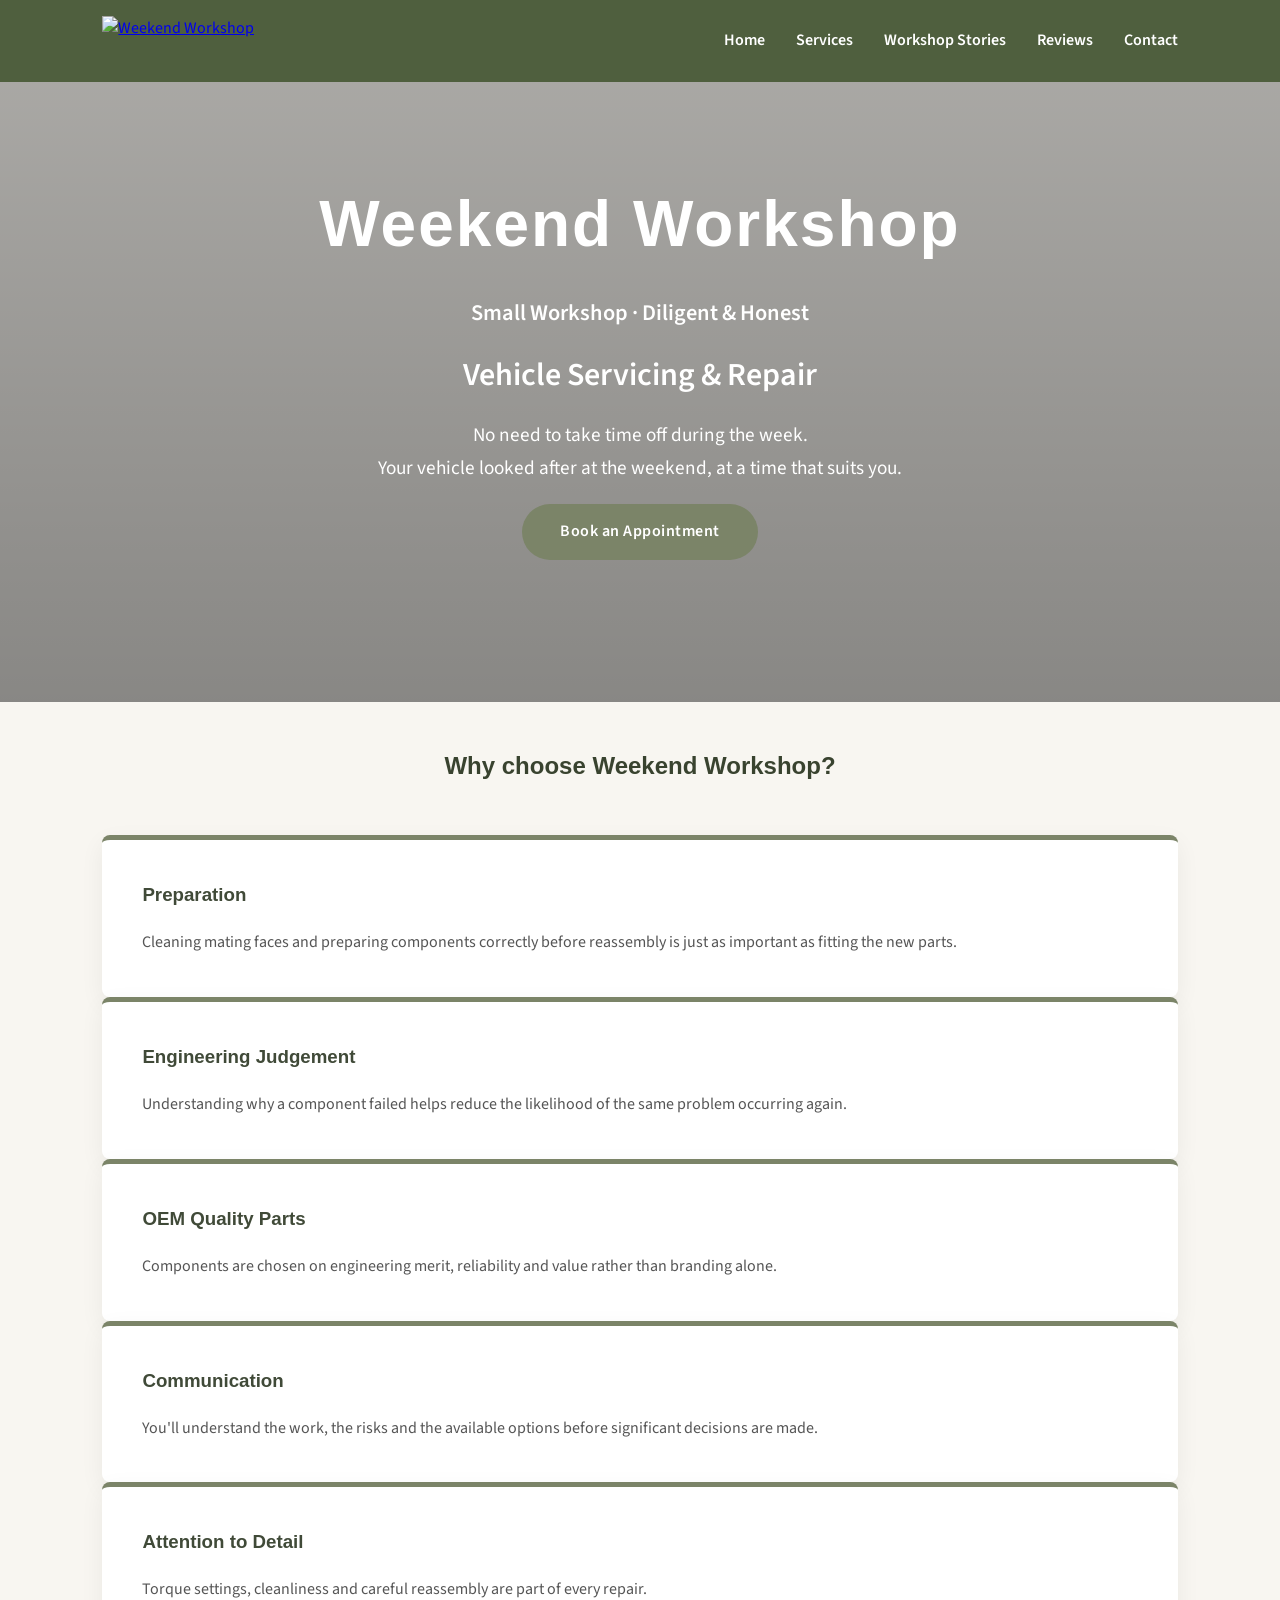
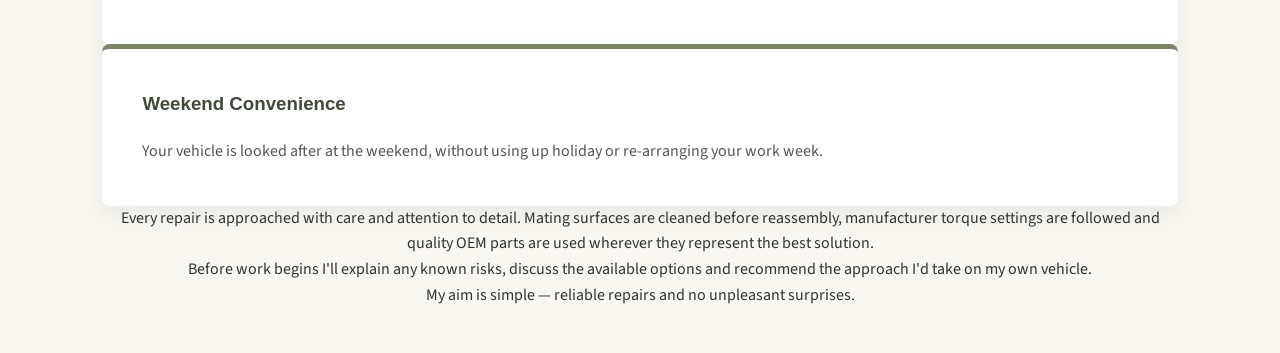
==== index.html @ fb018037 "Initial commit" ====
<!DOCTYPE html>
<html lang="en">
<head>
    <meta charset="UTF-8">
    <meta name="viewport" content="width=device-width, initial-scale=1.0">

    <title>Weekend Workshop | Vehicle Servicing & Repair</title>

    <meta name="description" content="Weekend vehicle servicing and repair. Diligent workmanship, honest advice and the convenience of weekend appointments.">

    <link rel="stylesheet" href="style.css">

    <link rel="preconnect" href="https://fonts.googleapis.com">
    <link rel="preconnect" href="https://fonts.gstatic.com" crossorigin>

    <link href="https://fonts.googleapis.com/css2?family=Merriweather:wght@700&family=Source+Sans+3:wght@300;400;600&display=swap" rel="stylesheet">
</head>

<body>

<header>

  <div class="logo">
    <a href="index.html">
        <img src="images/wwspanner.png"
             alt="Weekend Workshop"
             class="logo-image">
    </a>
</div>

    <nav>
        <a href="index.html">Home</a>
        <a href="services.html">Services</a>
        <a href="gallery.html">Workshop Stories</a>
        <a href="reviews.html">Reviews</a>
        <a href="contact.html">Contact</a>
    </nav>

</header>

<section class="hero">

    <div class="hero-content">

        <div class="hero-title">
            <h1>Weekend Workshop</h1>
            <p class="hero-subtitle">
                Small Workshop · Diligent & Honest
            </p>
        </div>

        <div class="hero-service">
            <h2>Vehicle Servicing &amp; Repair</h2>
        </div>

        <div class="hero-message">
            <p>
                No need to take time off during the week.<br>
                Your vehicle looked after at the weekend,
                at a time that suits you.
            </p>
        </div>

        <div class="hero-action">
            <a href="contact.html" class="cta-button">
                Book an Appointment
            </a>
        </div>

    </div>

</section>

<section class="features">

    <h2>Why choose Weekend Workshop?</h2>

    <div class="feature">

    <h3>Preparation</h3>

    <p>
        Cleaning mating faces and preparing components
        correctly before reassembly is just as important
        as fitting the new parts.
    </p>

</div>

<div class="feature">

    <h3>Engineering Judgement</h3>

    <p>
        Understanding why a component failed helps reduce
        the likelihood of the same problem occurring again.
    </p>

</div>

<div class="feature">

    <h3>OEM Quality Parts</h3>

    <p>
        Components are chosen on engineering merit,
        reliability and value rather than branding alone.
    </p>

</div>

<div class="feature">

    <h3>Communication</h3>

    <p>
        You'll understand the work, the risks and the
        available options before significant decisions
        are made.
    </p>

</div>

<div class="feature">

    <h3>Attention to Detail</h3>

    <p>
        Torque settings, cleanliness and careful
        reassembly are part of every repair.
    </p>

</div>

<div class="feature">

    <h3>Weekend Convenience</h3>

    <p>
        Your vehicle is looked after at the weekend,
        without using up holiday or re-arranging
        your work week.
    </p>

</div>
    </div>
 </p>

        <p>
            Every repair is approached with care and attention to detail.
            Mating surfaces are cleaned before reassembly, manufacturer
            torque settings are followed and quality OEM parts are used
            wherever they represent the best solution.
        </p>

        <p>
            Before work begins I'll explain any known risks, discuss the
            available options and recommend the approach I'd take on my
            own vehicle.
        </p>

        <p>My aim is simple — reliable repairs and no
            unpleasant surprises.</p>

    </div>

</section>

</body>
</html>
---- style.css ----
/* RESET */

* {
    margin: 0;
    padding: 0;
    box-sizing: border-box;
}

body {
    font-family: 'Source Sans 3', sans-serif;
    color: #333;
    background: #f8f6f1;
    line-height: 1.6;
}

/* HEADER */

header {
    position: fixed;
    top: 0;
    left: 0;
    width: 100%;

    background: rgb(79, 95, 62);

    display: flex;
    justify-content: space-between;
    align-items: center;

    height: 82px;
    padding: 0 8%;
    z-index: 1000;
}

.logo {
    display: flex;
    align-items: center;
}

.logo-image {
    height: 50px;
    width: auto;
    display: block;
}

nav a {
    color: white;
    text-decoration: none;
    margin-left: 28px;
    font-weight: 600;
    transition: 0.25s;
}

nav a:hover {
    color: #d4b26a;
}

/* HERO */

.hero {
    min-height: 78vh;

    background:
        linear-gradient(rgba(0,0,0,.30), rgba(0,0,0,.45)),
        url("images/CylHead.jpeg");

    background-size: cover;
    background-position: center 14%;

    display: flex;
    justify-content: center;
    align-items: center;

    text-align: center;
    color: white;

    padding: 30px;
}

.hero-content {
    max-width: 700px;
    width: 100%;
    transform: translateY(25px);
}

.hero-title {
    margin-bottom: 18px;
}

.hero-title h1 {
    margin: 0 0 0 0;
    font-family: 'Montserrat', sans-serif;
    font-size: 4rem;
     line-height: 1;
    letter-spacing: 2px;
}

.hero-subtitle {
    margin: 40px 0 0 0;
    font-size: 1.4rem;
    font-weight: 600;
    color: #ffffff;
}

.hero-service {
    margin-bottom: 18px;
}

.hero-service h2 {
    margin: 0;
    font-size: 2rem;
    font-weight: 600;
}

.hero-message {
    margin-bottom: 20px;
}

.hero-message p {
    margin: 0;
    font-size: 1.2rem;
    line-height: 1.7;
}

/* CALL TO ACTION BUTTON */

.cta-button {
    display: inline-block;

    padding: 15px 38px;

    background: #7b8468;
    color: white;

    text-decoration: none;
    border-radius: 40px;

    font-weight: 600;
    letter-spacing: .5px;

    transition: 0.25s;
}

.cta-button:hover {
    background: #59624c;
    transform: translateY(-2px);
}

/* FEATURES */

.features {
    padding: 45px 8%;
    background: #f8f6f1;
    text-align: center;
}

.features h2 {
    font-family: 'Montserrat', sans-serif;
    margin-bottom: 50px;
    color: #39432f;
}

.feature-grid {
    display: grid;
    grid-template-columns: repeat(auto-fit, minmax(220px, 1fr));
    gap: 25px;
}

.feature {
    background: white;
    padding: 40px;

    border-top: 5px solid #7b8468;
    border-radius: 8px;

    box-shadow: 0 8px 24px rgba(0,0,0,.06);

    text-align: left;
    transition: 0.25s;
}

.feature:hover {
    transform: translateY(-6px);
}

.feature h3 {
    font-family: 'Montserrat', sans-serif;
    color: #404a38;
    margin-bottom: 18px;
}

.feature p {
    line-height: 1.8;
    color: #555;
}

/* ABOUT */

.about {
    background: white;
    padding: 90px 10%;
}

.about-text {
    max-width: 850px;
    margin: auto;
}

.about h2 {
    font-family: 'Montserrat', sans-serif;
    color: #39432f;
    margin-bottom: 35px;
    text-align: center;
}

.about p {
    margin-bottom: 22px;
    font-size: 1.15rem;
    line-height: 1.9;
}

/* MOBILE */

@media (max-width: 900px) {

    header {
        flex-direction: column;
        padding: 15px;
    }

    nav {
        margin-top: 15px;
    }

    nav a {
        margin: 0 10px;
    }

    .hero {
        min-height: 75vh;
    }

    .hero-content {
        transform: translateY(40px);
    }

    .hero-title h1 {
        font-size: 2.8rem;
    }

    .hero-subtitle {
        font-size: 1.2rem;
    }

    .hero-service h2 {
        font-size: 1.5rem;
    }

    .hero-message p {
        font-size: 1.05rem;
    }
}
/* GALLERY */

.page-content {
    padding-top: 110px;
}

.gallery-intro {
    padding: 70px 8% 45px;
    text-align: center;
}

.gallery-intro h1 {
    font-family: 'Montserrat', sans-serif;
    color: #39432f;
    margin-bottom: 18px;
}

.gallery-intro p {
    max-width: 650px;
    margin: 0 auto;
    font-size: 1.15rem;
}

.gallery-grid {
    display: grid;
    grid-template-columns: repeat(auto-fit, minmax(280px, 1fr));
    gap: 32px;
    padding: 0 8% 90px;
}

.gallery-card {
    background: white;
    border-radius: 8px;
    overflow: hidden;
    box-shadow: 0 8px 24px rgba(0,0,0,.06);
}

.gallery-card img {
    width: 100%;
    height: 240px;
    object-fit: cover;
    display: block;
}

.gallery-card h2 {
    font-family: 'Montserrat', sans-serif;
    color: #404a38;
    padding: 24px 24px 10px;
}

.gallery-card p {
    padding: 0 24px 28px;
    color: #555;
}
.project-photo {
    position: relative;
    overflow: hidden;
    border-radius: 6px;
}

.project-photo img {
    display: block;
    width: 100%;
}

.project-images {
    display: grid;
    grid-template-columns: repeat(4, 1fr);
    gap: 8px;
}

.project-photo {
    position: relative;
    overflow: hidden;
    border-radius: 6px;
    aspect-ratio: 4 / 3;
    background: #f8f6f1;
}

.project-photo img {
    width: 100%;
    height: 100%;
    object-fit: cover;
    display: block;
}

.project-photo figcaption {
    position: absolute;
    left: 0;
    right: 0;
    bottom: 0;

    padding: 28px 12px 10px;

    background: linear-gradient(
        transparent,
        rgba(0,0,0,0.72)
    );

    color: white;
    font-size: 0.85rem;
    font-weight: 600;
    line-height: 1.35;
}
.project-story {
    grid-column: 1 / -1;
}
.project-intro {
    max-width: 900px;
    margin: 6px 0 6px;
    font-size: 1.05rem;
    line-height: 1.7;
    color: #555;
}
.ww-tip {
    margin-top: 24px;
    padding-top: 16px;
    border-top: 2px solid #d4b26a;
}
.ww-tip p {
    font-style: italic;
}
.ww-tip-title {
    color: #39432f;
    font-weight: 700;
    font-family: 'Montserrat', sans-serif;
    margin-bottom: 8px;
}
/* CONTACT */

.contact-section {
    padding: 70px 8% 90px;
    max-width: 850px;
    margin: 0 auto;
}

.contact-section h1 {
    font-family: 'Montserrat', sans-serif;
    color: #39432f;
    margin-bottom: 18px;
    text-align: center;
}

.contact-section > p {
    text-align: center;
    font-size: 1.15rem;
    margin-bottom: 36px;
}

.contact-card {
    background: white;
    padding: 36px;
    border-radius: 8px;
    box-shadow: 0 8px 24px rgba(0,0,0,.06);
}

.contact-card h2 {
    font-family: 'Montserrat', sans-serif;
    color: #404a38;
    margin-bottom: 22px;
}

.contact-card a {
    color: #39432f;
    font-weight: 600;
}

.contact-note {
    margin-top: 24px;
    color: #555;
}
/* SERVICES & REVIEWS */

.page-intro {
    max-width: 700px;
    margin: 0 auto 45px;
    text-align: center;
    font-size: 1.15rem;
}

.services,
.reviews {
    padding: 70px 8% 90px;
}

.services h1,
.reviews h1 {
    text-align: center;
    color: #39432f;
    margin-bottom: 20px;
    font-family: 'Montserrat', sans-serif;
}

.review-card {
    max-width: 750px;
    margin: 30px auto;
    padding: 30px;
    background: white;
    border-left: 5px solid #7b8468;
    border-radius: 8px;
    box-shadow: 0 8px 24px rgba(0,0,0,.06);
}

.review-card h4 {
    margin-top: 18px;
    color: #666;
    font-size: 0.95rem;
    font-weight: 600;
}
.review-card p {
    font-style: italic;}
    
.review-vehicle {
    margin-top: 4px;
    font-size: 0.95rem;
    font-style: italic;
    color: #666;
}
.video-section {
    margin-top: 40px;
}

.video-section iframe {
    display: block;
    width: 100%;
    max-width: 360px;
    aspect-ratio: 9 / 16;
    margin: 25px auto;
    border: none;
    border-radius: 8px;
}
.video-card {
    background: #f4f4f4;
    border-radius: 8px;
    text-decoration: none;
    color: #39432f;

    display: flex;
    flex-direction: column;
    justify-content: center;
    align-items: center;

    min-height: 220px;

    transition: 0.25s ease;
}

.video-card:hover {
    background: #e9ece5;
    transform: translateY(-3px);
}

.play-icon {
    font-size: 3rem;
    margin-bottom: 10px;
}

.video-card h4 {
    margin: 0;
    font-family: 'Montserrat', sans-serif;
}

.video-card p {
    margin-top: 8px;
    text-align: center;
    font-style: italic;
}
.video-thumbnail {
    display: block;
    position: relative;
}

.youtube-play {
    position: absolute;
    top: 50%;
    left: 50%;
    transform: translate(-50%, -50%);

    width: 74px;
    height: 52px;
    border-radius: 14px;

    background: #ff0000;
    color: white;

    display: flex;
    align-items: center;
    justify-content: center;

    font-size: 2rem;
    line-height: 1;
}
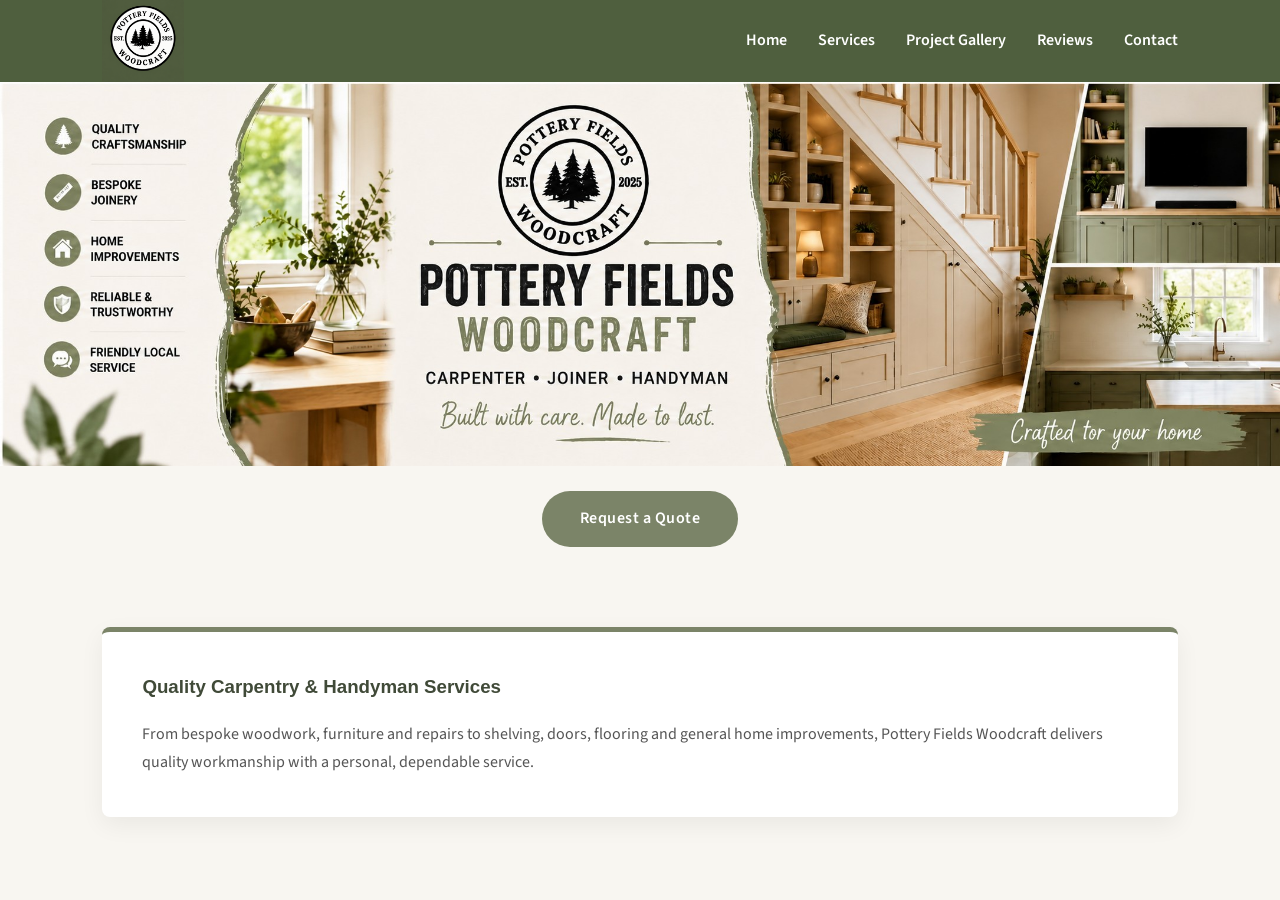
==== commit 1354f171: "Initial PF Woodcraft website Content based on WW" ====
--- a/index.html
+++ b/index.html
@@ -4,9 +4,9 @@
     <meta charset="UTF-8">
     <meta name="viewport" content="width=device-width, initial-scale=1.0">
 
-    <title>Weekend Workshop | Vehicle Servicing & Repair</title>
+    <title>Pottery Fields Woodcraft | All Carpentry and Joinery</title>
 
-    <meta name="description" content="Weekend vehicle servicing and repair. Diligent workmanship, honest advice and the convenience of weekend appointments.">
+    <meta name="description" content="Pottery Fields Woodcraft.  High quality joinery and woodwork projects.">
 
     <link rel="stylesheet" href="style.css">
 
@@ -22,8 +22,8 @@
 
   <div class="logo">
     <a href="index.html">
-        <img src="images/wwspanner.png"
-             alt="Weekend Workshop"
+        <img src="images/pflogo.png"
+             alt="Pottery Fields Woodcraft"
              class="logo-image">
     </a>
 </div>
@@ -31,7 +31,7 @@
     <nav>
         <a href="index.html">Home</a>
         <a href="services.html">Services</a>
-        <a href="gallery.html">Workshop Stories</a>
+        <a href="gallery.html">Project Gallery</a>
         <a href="reviews.html">Reviews</a>
         <a href="contact.html">Contact</a>
     </nav>
@@ -39,130 +39,31 @@
 </header>
 
 <section class="hero">
+   
 
-    <div class="hero-content">
+</section>
 
-        <div class="hero-title">
-            <h1>Weekend Workshop</h1>
-            <p class="hero-subtitle">
-                Small Workshop · Diligent & Honest
-            </p>
-        </div>
-
-        <div class="hero-service">
-            <h2>Vehicle Servicing &amp; Repair</h2>
-        </div>
-
-        <div class="hero-message">
-            <p>
-                No need to take time off during the week.<br>
-                Your vehicle looked after at the weekend,
-                at a time that suits you.
-            </p>
-        </div>
-
-        <div class="hero-action">
-            <a href="contact.html" class="cta-button">
-                Book an Appointment
-            </a>
-        </div>
-
-    </div>
-
+<section class="cta-section">
+    <a href="contact.html" class="cta-button">
+        Request a Quote
+    </a>
 </section>
 
 <section class="features">
 
-    <h2>Why choose Weekend Workshop?</h2>
+<div class="feature">
 
-    <div class="feature">
-
-    <h3>Preparation</h3>
+    <h3>Quality Carpentry &amp; Handyman Services</h3>
 
     <p>
-        Cleaning mating faces and preparing components
-        correctly before reassembly is just as important
-        as fitting the new parts.
+        From bespoke woodwork, furniture and repairs to
+        shelving, doors, flooring and general home 
+        improvements, Pottery Fields Woodcraft delivers 
+        quality workmanship with a personal, 
+        dependable service.
     </p>
 
 </div>
-
-<div class="feature">
-
-    <h3>Engineering Judgement</h3>
-
-    <p>
-        Understanding why a component failed helps reduce
-        the likelihood of the same problem occurring again.
-    </p>
-
-</div>
-
-<div class="feature">
-
-    <h3>OEM Quality Parts</h3>
-
-    <p>
-        Components are chosen on engineering merit,
-        reliability and value rather than branding alone.
-    </p>
-
-</div>
-
-<div class="feature">
-
-    <h3>Communication</h3>
-
-    <p>
-        You'll understand the work, the risks and the
-        available options before significant decisions
-        are made.
-    </p>
-
-</div>
-
-<div class="feature">
-
-    <h3>Attention to Detail</h3>
-
-    <p>
-        Torque settings, cleanliness and careful
-        reassembly are part of every repair.
-    </p>
-
-</div>
-
-<div class="feature">
-
-    <h3>Weekend Convenience</h3>
-
-    <p>
-        Your vehicle is looked after at the weekend,
-        without using up holiday or re-arranging
-        your work week.
-    </p>
-
-</div>
-    </div>
- </p>
-
-        <p>
-            Every repair is approached with care and attention to detail.
-            Mating surfaces are cleaned before reassembly, manufacturer
-            torque settings are followed and quality OEM parts are used
-            wherever they represent the best solution.
-        </p>
-
-        <p>
-            Before work begins I'll explain any known risks, discuss the
-            available options and recommend the approach I'd take on my
-            own vehicle.
-        </p>
-
-        <p>My aim is simple — reliable repairs and no
-            unpleasant surprises.</p>
-
-    </div>
 
 </section>
 
--- a/style.css
+++ b/style.css
@@ -38,7 +38,7 @@
 }
 
 .logo-image {
-    height: 50px;
+    height: 82px;
     width: auto;
     display: block;
 }
@@ -58,15 +58,13 @@
 /* HERO */
 
 .hero {
-    min-height: 78vh;
-
-    background:
-        linear-gradient(rgba(0,0,0,.30), rgba(0,0,0,.45)),
-        url("images/CylHead.jpeg");
-
-    background-size: cover;
-    background-position: center 14%;
-
+    margin-top: 82px;
+    background: url("images/CylHead.jpeg");
+    background-size: 100% auto;
+    background-repeat: no-repeat;
+    background-position: center top;
+    min-height: 0;
+    height: 30vw;
     display: flex;
     justify-content: center;
     align-items: center;
@@ -74,7 +72,7 @@
     text-align: center;
     color: white;
 
-    padding: 30px;
+    padding: 3px;
 }
 
 .hero-content {
@@ -125,6 +123,11 @@
 /* CALL TO ACTION BUTTON */
 
 .cta-button {
+
+    padding-top: 30px;
+
+    text-align: center;
+
     display: inline-block;
 
     padding: 15px 38px;
@@ -146,6 +149,15 @@
     transform: translateY(-2px);
 }
 
+.cta-section {
+    text-align: center;
+    padding: 25px 0 35px;
+    background: #f8f6f1;
+}
+
+.cta-section .cta-button {
+    display: inline-block;
+}
 /* FEATURES */
 
 .features {
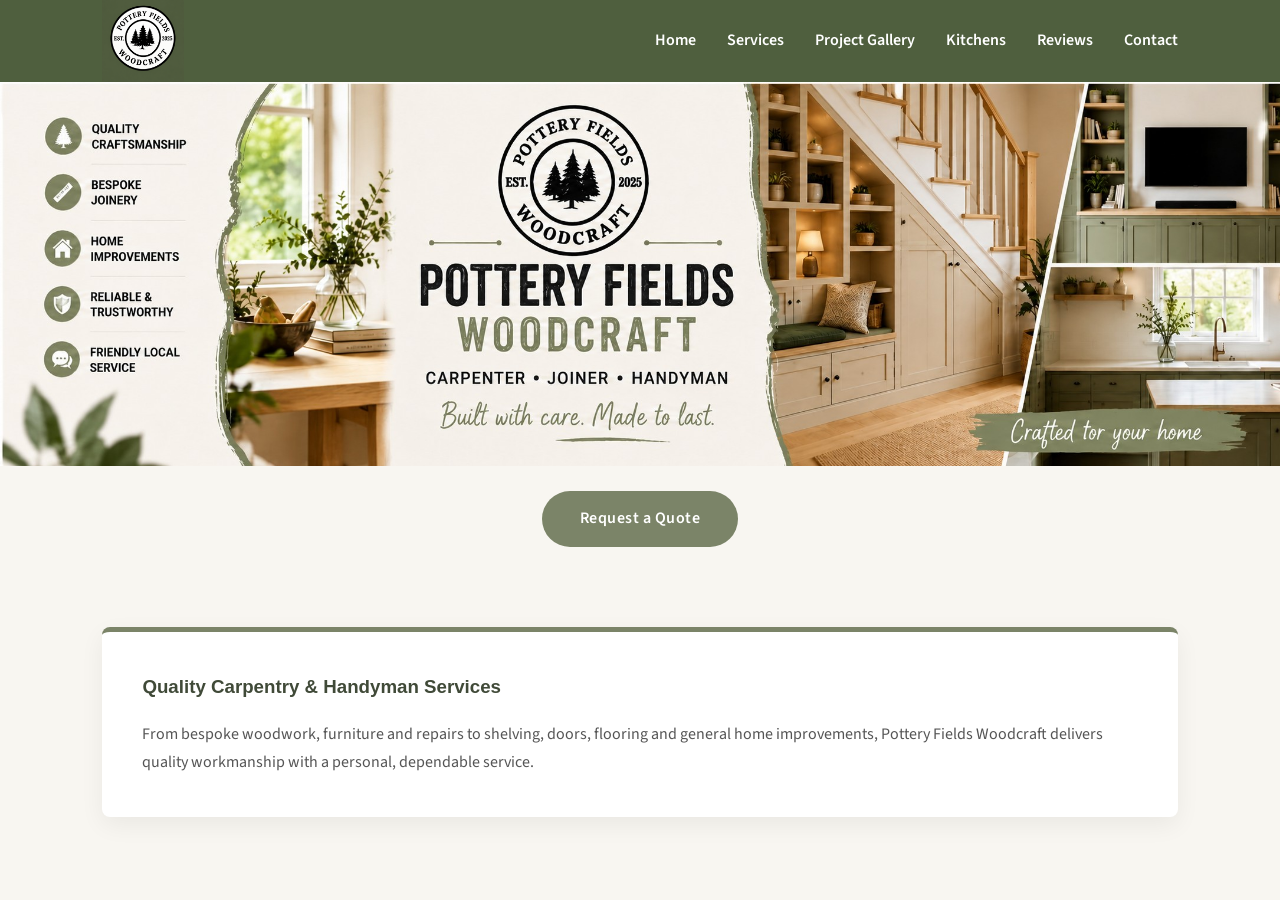
==== commit df5475e7: "Kitchen Page" ====
--- a/index.html
+++ b/index.html
@@ -32,6 +32,7 @@
         <a href="index.html">Home</a>
         <a href="services.html">Services</a>
         <a href="gallery.html">Project Gallery</a>
+        <a href="kitchens.html">Kitchens</a>
         <a href="reviews.html">Reviews</a>
         <a href="contact.html">Contact</a>
     </nav>
--- a/style.css
+++ b/style.css
@@ -563,4 +563,215 @@
 
     font-size: 2rem;
     line-height: 1;
+}
+/* =========================
+   Stacked photo gallery
+   ========================= */
+
+.gallery-page {
+    padding: 40px 20px 60px;
+    text-align: center;
+}
+
+.gallery-intro {
+    margin-bottom: 35px;
+}
+
+.photo-gallery {
+    display: flex;
+    flex-direction: column;
+    align-items: center;
+}
+
+.photo-stack {
+    position: relative;
+    width: min(78vw, 760px);
+    height: min(68vw, 560px);
+    margin: 0 auto 35px;
+}
+
+.photo-card {
+    position: absolute;
+    inset: 0;
+    margin: 0;
+    padding: 12px;
+    background: white;
+    border-radius: 3px;
+    box-shadow: 0 14px 30px rgba(0, 0, 0, 0.24);
+    overflow: hidden;
+    transition: transform 0.35s ease;
+}
+
+.photo-card img {
+    width: 100%;
+    height: 100%;
+    display: block;
+    object-fit: contain;
+    background: #f4f1e8;
+}
+
+.photo-card-back {
+    z-index: 1;
+    transform: translate(-18px, 8px) rotate(-4deg);
+}
+
+.photo-card-middle {
+    z-index: 2;
+    transform: translate(18px, 5px) rotate(3deg);
+}
+
+.photo-card-front {
+    z-index: 3;
+    transform: rotate(-0.5deg);
+}
+
+.gallery-controls {
+    display: flex;
+    align-items: center;
+    justify-content: center;
+    gap: 24px;
+}
+
+.gallery-controls button {
+    width: 46px;
+    height: 46px;
+    border: none;
+    border-radius: 50%;
+    background: #4F5F3E;
+    color: white;
+    font-size: 1.5rem;
+    cursor: pointer;
+}
+
+.gallery-controls button:hover {
+    background: #7b8468;
+}
+
+#photoCounter {
+    min-width: 70px;
+    font-weight: 600;
+}
+
+@media (max-width: 700px) {
+    .photo-stack {
+        width: 86vw;
+        height: 115vw;
+        max-height: 620px;
+    }
+
+    .photo-card {
+        padding: 8px;
+    }
+}
+/* Gallery controls beside the photographs */
+
+.gallery-stage {
+    display: grid;
+    grid-template-columns: 52px minmax(0, 760px) 52px;
+    align-items: center;
+    justify-content: center;
+    gap: 22px;
+    width: 100%;
+}
+
+.gallery-arrow {
+    width: 46px;
+    height: 46px;
+    padding: 0;
+    border: none;
+    border-radius: 50%;
+    background: #4F5F3E;
+    color: white;
+    font-size: 1.5rem;
+    line-height: 1;
+    cursor: pointer;
+    box-shadow: 0 4px 10px rgba(0, 0, 0, 0.18);
+}
+
+.gallery-arrow:hover {
+    background: #7b8468;
+}
+
+.gallery-arrow:focus-visible {
+    outline: 3px solid #d4b26a;
+    outline-offset: 3px;
+}
+
+.gallery-stage .photo-stack {
+    width: 100%;
+    margin-bottom: 0;
+}
+
+.kitchens-page {
+    text-align: center;
+    padding-top: 100px;
+}
+
+.kitchens-page p {
+    max-width: 700px;
+    margin: 40px auto 20px;
+}
+#photoCounter {
+    display: block;
+    margin-top: 28px;
+    font-weight: 600;
+}
+
+/* Caption overlay */
+
+#photoCaption {
+    position: absolute;
+    left: 50%;
+    bottom: 24px;
+    transform: translateX(-50%);
+    width: max-content;
+    max-width: calc(100% - 60px);
+    padding: 9px 16px;
+    border-radius: 3px;
+    background: rgba(0, 0, 0, 0.58);
+    color: white;
+    text-align: center;
+    line-height: 1.4;
+    opacity: 0;
+    transition: opacity 0.25s ease;
+}
+
+#photoCaption:not(:empty) {
+    opacity: 1;
+}
+
+/* Clickable front photograph */
+
+.photo-card-front {
+    cursor: pointer;
+}
+
+@media (max-width: 700px) {
+    .gallery-stage {
+        grid-template-columns: 38px minmax(0, 1fr) 38px;
+        gap: 5px;
+    }
+
+    .gallery-arrow {
+        width: 38px;
+        height: 38px;
+        font-size: 1.2rem;
+        position: relative;
+        z-index: 5;
+    }
+
+    #previousPhoto {
+        transform: translateX(10px);
+    }
+
+    #nextPhoto {
+        transform: translateX(-10px);
+    }
+
+    #photoCaption {
+        bottom: 18px;
+        max-width: calc(100% - 35px);
+        padding: 8px 12px;
+        font-size: 0.9rem;
+    }
 }
